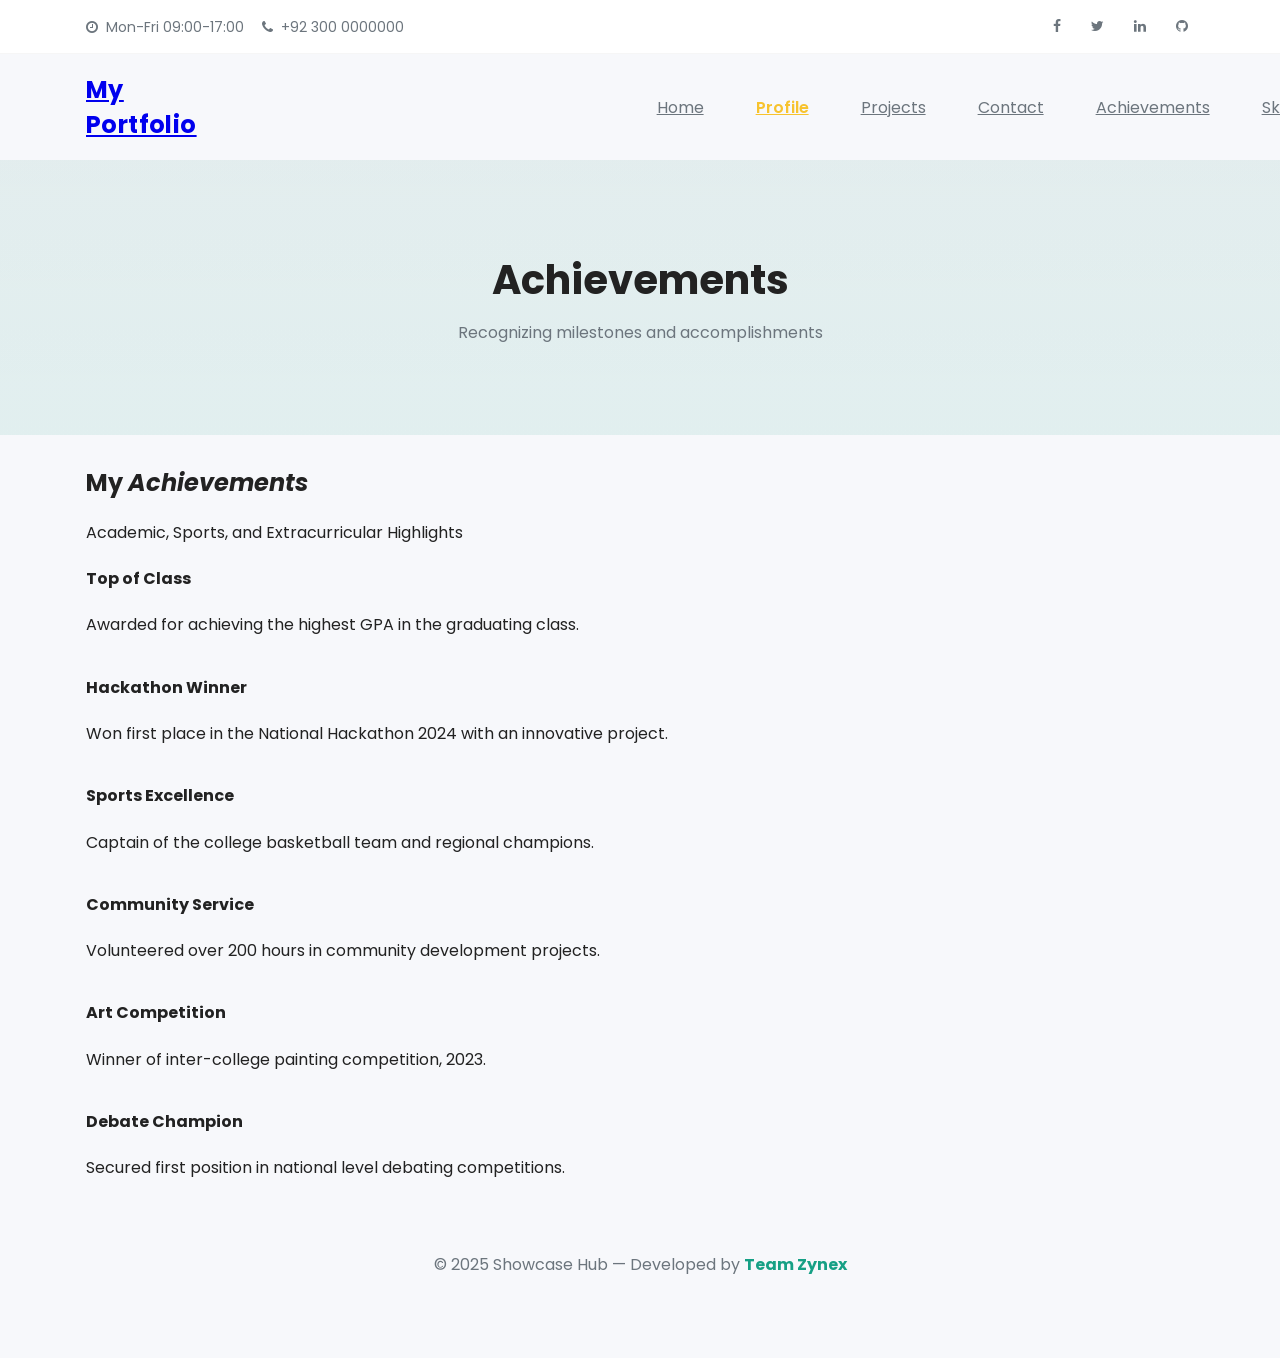
==== src/achievements.html @ 6f6cb468 "add ahcievments.html" ====
<!DOCTYPE html>
<html lang="en">

<head>
    <meta charset="utf-8">
    <meta name="viewport" content="width=device-width, initial-scale=1, shrink-to-fit=no">
    <meta name="description" content="Student Portfolio Achievements">
    <meta name="author" content="Your Name">
    <link href="https://fonts.googleapis.com/css?family=Poppins:100,200,300,400,500,600,700,800,900&display=swap" rel="stylesheet">
    <title>Student Portfolio - Achievements</title>

    <!-- Bootstrap core CSS -->
    <link href="vendor/bootstrap/css/bootstrap.min.css" rel="stylesheet">

    <!-- Custom CSS -->
    <link rel="stylesheet" href="/styles/style.css">
</head>

<body>
    <!-- Header -->
    <div class="sub-header">
      <div class="container">
        <div class=" heady row">
          <div class="col-md-8 col-xs-12">
            <ul class="left-info">
              <li><a href="#"><i class="fa fa-clock-o"></i> Mon-Fri 09:00-17:00</a></li>
              <li><a href="#"><i class="fa fa-phone"></i> +92 300 0000000</a></li>
            </ul>
          </div>
          <div class="col-md-4">
            <ul class="right-icons">
              <li><a href="#"><i class="fa fa-facebook"></i></a></li>
              <li><a href="#"><i class="fa fa-twitter"></i></a></li>
              <li><a href="#"><i class="fa fa-linkedin"></i></a></li>
              <li><a href="#"><i class="fa fa-github"></i></a></li>
            </ul>
          </div>
        </div>
      </div>
    </div>

    <header class="">
      <nav class="navbar navbar-expand-lg">
        <div class="container">
            <div class="head">

                <a class="navbar-brand" href="index.html"><h2>My Portfolio</h2></a>
                
                <div class="collapse navbar-collapse" id="navbarResponsive">
                    <ul class="navbar-nav ml-auto">
                        <li class="nav-item"><a class="nav-link" href="index.html">Home</a></li>
                        <li class="nav-item active"><a class="nav-link" href="profile.html">Profile</a></li>
                        <li class="nav-item"><a class="nav-link" href="projects.html">Projects</a></li>
                        <li class="nav-item"><a class="nav-link" href="contact.html">Contact</a></li>
                        <li class="nav-item"><a class="nav-link" href="achievements.html">Achievements</a></li>
                         <li class="nav-item"><a class="nav-link" href="skills.html">Skills</a></li>
                    </ul>
                </div>
            </div>
        </div>
      </nav>
    </header>

    <!-- Page Heading -->
    <div class="page-heading header-text">
        <div class="container">
            <div class="row">
                <div class="col-md-12">
                    <h1>Achievements</h1>
                    <span>Recognizing milestones and accomplishments</span>
                </div>
            </div>
        </div>
    </div>

    <!-- Achievements Section -->
    <div class="achievements">
        <div class="container">
            <div class="row">
                <div class="col-md-12 section-heading">
                    <h2>My <em>Achievements</em></h2>
                    <span>Academic, Sports, and Extracurricular Highlights</span>
                </div>
            </div>
            <div class="row achievement-items">
                <div class="col-md-4">
                    <div class="achievement-card">
                        <img src="assets/images/award1.jpg" alt="">
                        <div class="content">
                            <h4>Top of Class</h4>
                            <p>Awarded for achieving the highest GPA in the graduating class.</p>
                        </div>
                    </div>
                </div>
                <div class="col-md-4">
                    <div class="achievement-card">
                        <img src="assets/images/award2.jpg" alt="">
                        <div class="content">
                            <h4>Hackathon Winner</h4>
                            <p>Won first place in the National Hackathon 2024 with an innovative project.</p>
                        </div>
                    </div>
                </div>
                <div class="col-md-4">
                    <div class="achievement-card">
                        <img src="assets/images/award3.jpg" alt="">
                        <div class="content">
                            <h4>Sports Excellence</h4>
                            <p>Captain of the college basketball team and regional champions.</p>
                        </div>
                    </div>
                </div>
            </div>
            <div class="row achievement-items">
                <div class="col-md-4">
                    <div class="achievement-card">
                        <img src="assets/images/award4.jpg" alt="">
                        <div class="content">
                            <h4>Community Service</h4>
                            <p>Volunteered over 200 hours in community development projects.</p>
                        </div>
                    </div>
                </div>
                <div class="col-md-4">
                    <div class="achievement-card">
                        <img src="assets/images/award5.jpg" alt="">
                        <div class="content">
                            <h4>Art Competition</h4>
                            <p>Winner of inter-college painting competition, 2023.</p>
                        </div>
                    </div>
                </div>
                <div class="col-md-4">
                    <div class="achievement-card">
                        <img src="assets/images/award6.jpg" alt="">
                        <div class="content">
                            <h4>Debate Champion</h4>
                            <p>Secured first position in national level debating competitions.</p>
                        </div>
                    </div>
                </div>
            </div>
        </div>
    </div>

    <!-- Footer -->
     <footer>
      <div class="container text-center">
        <p>© 2025 Showcase Hub — Developed by <strong>Team Zynex</strong></p>
      </div>
    </footer>

    <!-- Bootstrap & Custom JS -->
    <script src="vendor/jquery/jquery.min.js"></script>
    <script src="vendor/bootstrap/js/bootstrap.bundle.min.js"></script>
</body>

</html>
---- styles/style.css ----
/* =========================================================
   profile.css
   Consolidated: custom page styles + owl carousel CSS + fontawesome import
   ========================================================= */

/* ---------------------------
   Font Awesome (via CDN import)
   --------------------------- */
/* Using CDN import so icons render while keeping a single CSS file */
@import url("https://cdnjs.cloudflare.com/ajax/libs/font-awesome/4.7.0/css/font-awesome.min.css");

/* ----------------------------------------------------
   Basic root and typography (Poppins from HTML head)
   ---------------------------------------------------- */
:root {
  --accent: #1abc9c;
  --accent-dark: #16a085;
  --muted: #6c757d;
  --bg: #f7f8fb;
  --card: #ffffff;
  --text: #222;
  --radius: 12px;
}

* {
  box-sizing: border-box;
}
html,
body {
  height: 100%;
}
body {
  font-family: "Poppins", sans-serif;
  color: var(--text);
  background: var(--bg);
  -webkit-font-smoothing: antialiased;
  -moz-osx-font-smoothing: grayscale;
  margin: 0;
}

/* ---------------------------
   Sub-header
   --------------------------- */

.heady {
  display: flex;
  justify-content: space-between;
  align-items: center;
  gap: 400px;
}

.sub-header {
  background: #fff;
  padding: 10px 0;
  border-bottom: 1px solid rgba(34, 34, 34, 0.04);
}
.left-info,
.right-icons {
  list-style: none;
  padding: 0;
  margin: 0;
  display: flex;
  gap: 18px;
  align-items: center;
}
.left-info li a,
.right-icons li a {
  color: var(--muted);
  font-size: 14px;
  text-decoration: none;
  display: inline-flex;
  align-items: center;
  gap: 8px;
}
.right-icons {
  justify-content: flex-end;
}
.right-icons li a {
  display: inline-block;
  padding: 6px;
  border-radius: 6px;
  transition: background 0.25s;
}
.right-icons li a:hover {
  background: rgba(26, 188, 156, 0.08);
  color: var(--accent-dark);
}

/* Navbar */
.navbar {
  padding: 18px 0;
}
.navbar-brand h2 {
  margin: 0;
  font-weight: 700;
  letter-spacing: 0.4px;
}
.navbar .nav-link {
  color: var(--muted);
  margin-left: 8px;
  transition: color 0.18s;
}
.navbar .nav-link:hover,
.navbar .nav-item.active .nav-link {
  color: var(--text);
  font-weight: 600;
}

/* ---------------------------
   Header / Page heading
   --------------------------- */

.head {
  display: flex;
  justify-content: space-between;
  align-items: center;
  gap: 400px;
}

header .navbar {
  display: flex;
  align-items: center;
  justify-content: space-between;
}

.navbar-nav {
  display: flex;
  flex-direction: row;
  gap: 20px;
}

header .navbar-nav .nav-item {
  display: inline-block;
}

.navbar-nav .nav-link {
  padding: 10px 12px;
  transition: 0.3s ease;
}

.navbar-nav .nav-link:hover,
.navbar-nav .nav-item.active .nav-link {
  color: #f7c32e;
}

.page-heading {
  background: linear-gradient(
      0deg,
      rgba(26, 188, 156, 0.08),
      rgba(26, 188, 156, 0.06)
    ),
    linear-gradient(180deg, rgba(0, 0, 0, 0.03), rgba(0, 0, 0, 0.02));
  padding: 90px 0;
  text-align: center;
  margin-bottom: 30px;
}
.page-heading h1 {
  font-size: 40px;
  margin: 0 0 10px;
  font-weight: 700;
}
.page-heading span {
  font-size: 16px;
  color: var(--muted);
}

/* ---------------------------
   Footer
   --------------------------- */
footer {
  padding: 40px 0;
  background: transparent;
}
.footer-item h4 {
  margin-bottom: 10px;
}
.footer-item p {
  color: var(--muted);
}
.footer-item .social-icons {
  list-style: none;
  padding: 0;
  display: flex;
  gap: 8px;
}
.social-icons li a {
  display: inline-flex;
  width: 36px;
  height: 36px;
  align-items: center;
  justify-content: center;
  border-radius: 8px;
  background: #fff;
  border: 1px solid rgba(34, 34, 34, 0.04);
}
.social-icons li a .fa {
  font-size: 16px;
  color: var(--muted);
}
.sub-footer {
  background: #fff;
  padding: 16px 0;
  border-top: 1px solid rgba(34, 34, 34, 0.04);
  text-align: center;
}

.foot {
  display: flex;
  justify-content: center;
  align-items: center;
}

/* ---------------------------
   Form styles inside footer
   --------------------------- */
.contact-form input,
.contact-form textarea {
  width: 100%;
  padding: 10px;
  border-radius: 8px;
  border: 1px solid rgba(34, 34, 34, 0.07);
  margin-bottom: 10px;
}
#form-submit {
  background: var(--accent);
  color: #fff;
  border: 0;
  padding: 10px 16px;
  border-radius: 8px;
}

/* ---------------------------
   Utility / responsive
   --------------------------- */
.container {
  max-width: 1140px;
  margin: 0 auto;
  padding: 0 16px;
}
.section-heading {
  text-align: left;
}

/* ---------------------------
   Small screen adjustments and media queries
   --------------------------- */
@media (max-width: 991px) {
  .page-heading {
    padding: 70px 0;
  }
  .team-item img {
    height: 160px;
  }
  .testimonial-item {
    flex-direction: column;
    align-items: flex-start;
  }
  .owl-nav {
    position: static;
    margin-bottom: 12px;
  }
}

@media (max-width: 767px) {
  .more-info .row {
    flex-direction: column-reverse;
  }
  .left-image img {
    max-width: 320px;
    margin: 0 auto 18px;
    display: block;
  }
  .right-content {
    text-align: center;
  }
  .section-heading {
    text-align: center;
  }
  .team .row {
    row-gap: 18px;
  }
  .counters-row .count-area-content {
    margin: 10px 6px;
  }
  .navbar .nav-link {
    font-size: 14px;
  }
}

/* ---------------------------
   Tiny screens
   --------------------------- */
@media (max-width: 480px) {
  .page-heading h1 {
    font-size: 28px;
  }
  .page-heading span {
    font-size: 13px;
  }
  .testimonial-item img {
    width: 48px;
    height: 48px;
  }
}

/* ---------------------------
   Transitions & micro-interactions
   --------------------------- */
a {
  transition: all 0.18s ease-in-out;
}
img {
  display: block;
  max-width: 100%;
}

/* Accessibility focus states */
a:focus,
button:focus,
input:focus,
textarea:focus {
  outline: 3px solid rgba(26, 188, 156, 0.14);
  outline-offset: 3px;
}

/* End of consolidated profile.css */

/* ✅ General Layout Replacement for Bootstrap */
.flex-between {
  display: flex;
  justify-content: space-between;
  align-items: center;
}

.grid-2 {
  display: grid;
  grid-template-columns: 1fr 1fr;
  gap: 30px;
}

.grid-3 {
  display: grid;
  grid-template-columns: repeat(3, 1fr);
  gap: 30px;
}

/* ✅ Skill cards */
.skill-card {
  background: var(--card);
  border-radius: var(--radius);
  padding: 18px;
  text-align: center;
  box-shadow: 0 4px 14px rgba(0, 0, 0, 0.06);
}

.skill-card img {
  border-radius: var(--radius);
  width: 100%;
}

/* ✅ Footer simplified */
footer {
  text-align: center;
  padding: 40px 0;
  color: var(--muted);
}
footer strong {
  color: var(--accent-dark);
}

/* ✅ Fully responsive for mobile */
@media (max-width: 768px) {
  .grid-2,
  .grid-3 {
    grid-template-columns: 1fr;
  }

  .navbar-nav {
    gap: 10px;
    font-size: 14px;
  }

  .left-image img {
    max-width: 100%;
  }
}
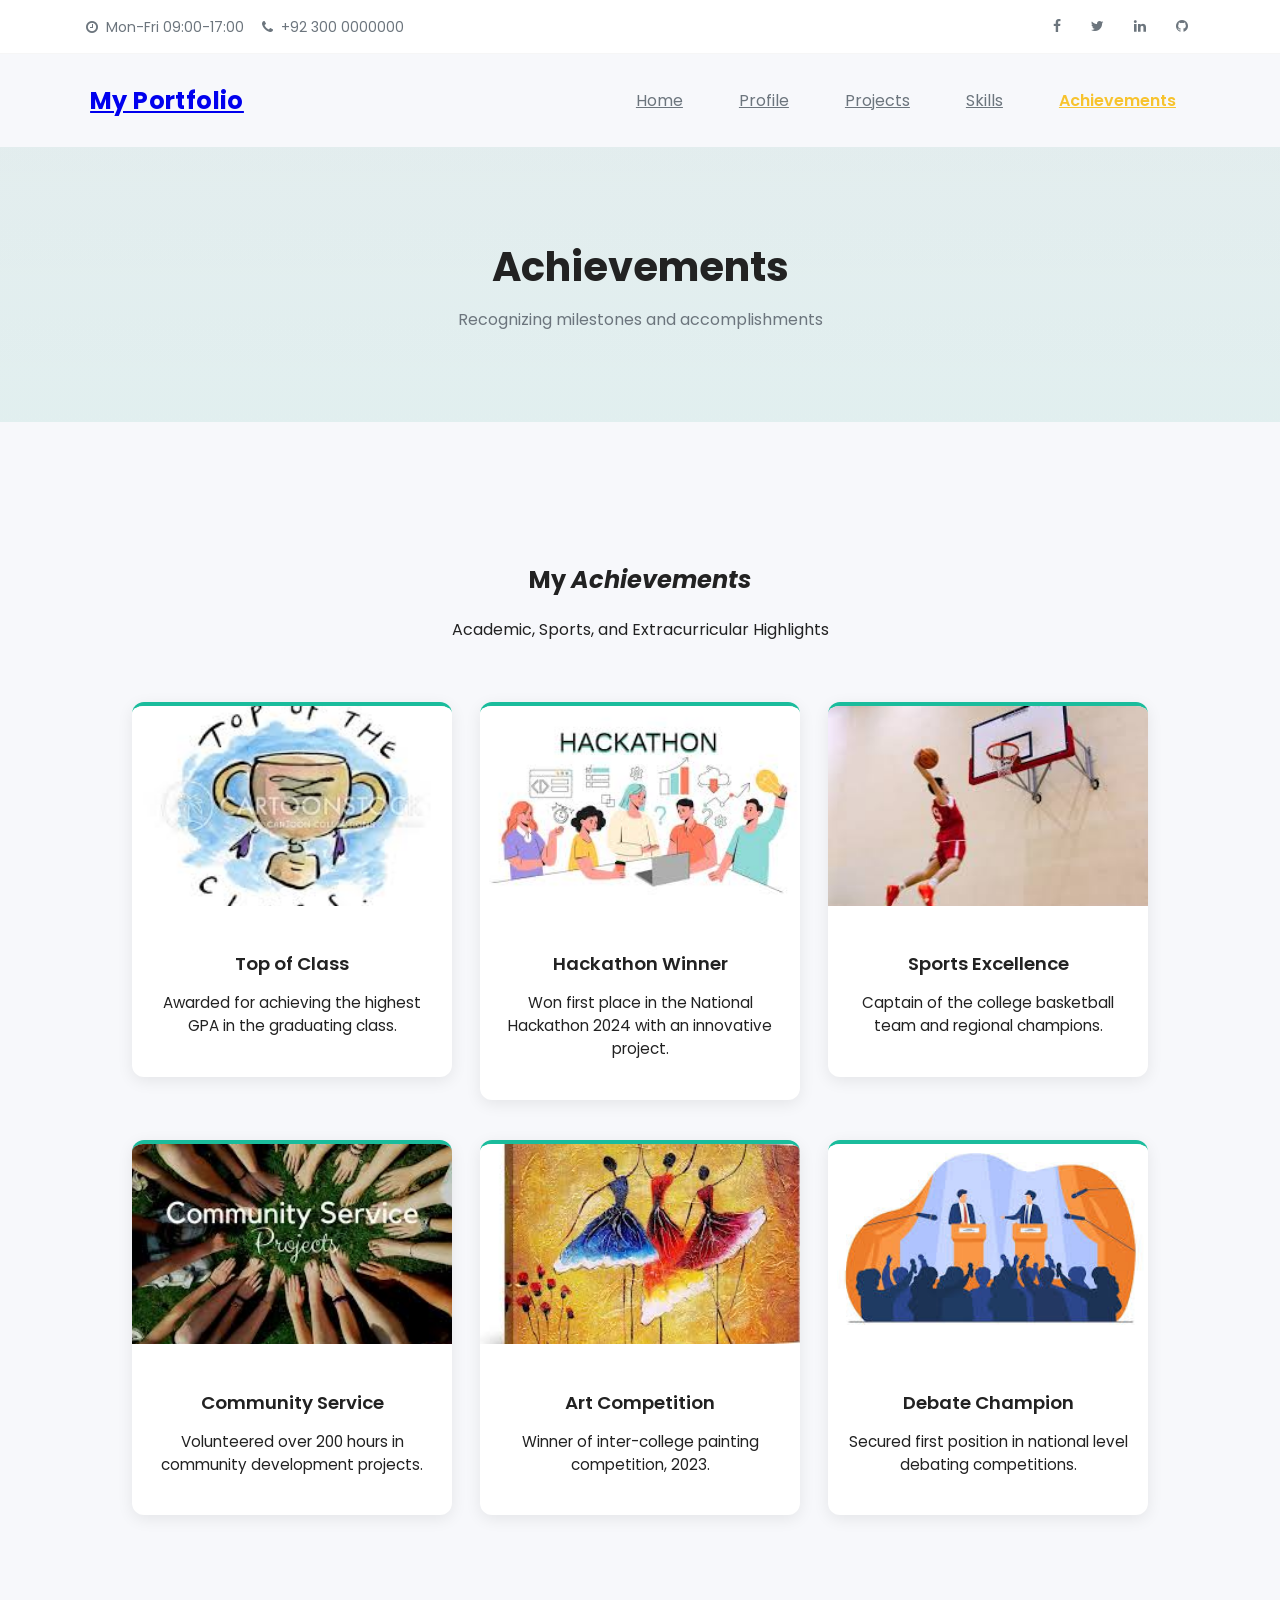
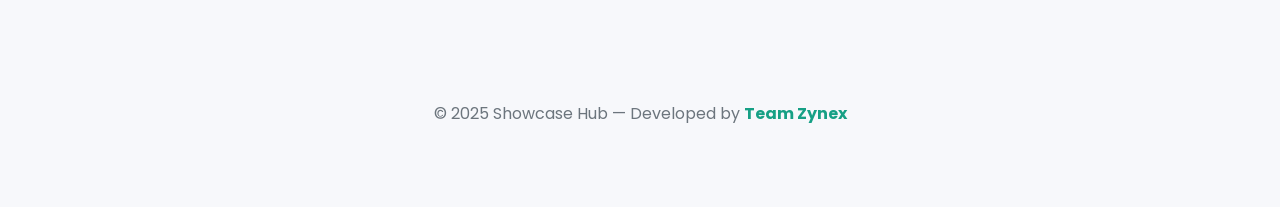
==== commit 9e3f678e: "add images and update html and css files Fixed bugs and added images where placeholder for images we" ====
--- a/src/achievements.html
+++ b/src/achievements.html
@@ -1,38 +1,57 @@
 <!DOCTYPE html>
 <html lang="en">
-
-<head>
-    <meta charset="utf-8">
-    <meta name="viewport" content="width=device-width, initial-scale=1, shrink-to-fit=no">
-    <meta name="description" content="Student Portfolio Achievements">
-    <meta name="author" content="Your Name">
-    <link href="https://fonts.googleapis.com/css?family=Poppins:100,200,300,400,500,600,700,800,900&display=swap" rel="stylesheet">
+  <head>
+    <meta charset="utf-8" />
+    <meta
+      name="viewport"
+      content="width=device-width, initial-scale=1, shrink-to-fit=no"
+    />
+    <meta name="description" content="Student Portfolio Achievements" />
+    <meta name="author" content="Your Name" />
+    <link
+      href="https://fonts.googleapis.com/css?family=Poppins:100,200,300,400,500,600,700,800,900&display=swap"
+      rel="stylesheet"
+    />
     <title>Student Portfolio - Achievements</title>
 
     <!-- Bootstrap core CSS -->
-    <link href="vendor/bootstrap/css/bootstrap.min.css" rel="stylesheet">
+    <link href="vendor/bootstrap/css/bootstrap.min.css" rel="stylesheet" />
 
     <!-- Custom CSS -->
-    <link rel="stylesheet" href="/styles/style.css">
-</head>
+    <link rel="stylesheet" href="/styles/style.css" />
+  </head>
 
-<body>
+  <body>
     <!-- Header -->
     <div class="sub-header">
       <div class="container">
-        <div class=" heady row">
+        <div class="heady row">
           <div class="col-md-8 col-xs-12">
             <ul class="left-info">
-              <li><a href="#"><i class="fa fa-clock-o"></i> Mon-Fri 09:00-17:00</a></li>
-              <li><a href="#"><i class="fa fa-phone"></i> +92 300 0000000</a></li>
+              <li>
+                <a href="#"
+                  ><i class="fa fa-clock-o"></i> Mon-Fri 09:00-17:00</a
+                >
+              </li>
+              <li>
+                <a href="#"><i class="fa fa-phone"></i> +92 300 0000000</a>
+              </li>
             </ul>
           </div>
           <div class="col-md-4">
             <ul class="right-icons">
-              <li><a href="#"><i class="fa fa-facebook"></i></a></li>
-              <li><a href="#"><i class="fa fa-twitter"></i></a></li>
-              <li><a href="#"><i class="fa fa-linkedin"></i></a></li>
-              <li><a href="#"><i class="fa fa-github"></i></a></li>
+              <li>
+                <a href="#"><i class="fa fa-facebook"></i></a>
+              </li>
+              <li>
+                <a href="#"><i class="fa fa-twitter"></i></a>
+              </li>
+              <li>
+                <a href="#"><i class="fa fa-linkedin"></i></a>
+              </li>
+              <li>
+                <a href="#"><i class="fa fa-github"></i></a>
+              </li>
             </ul>
           </div>
         </div>
@@ -42,117 +61,137 @@
     <header class="">
       <nav class="navbar navbar-expand-lg">
         <div class="container">
-            <div class="head">
+          <div class="head">
+            <a class="navbar-brand" href="index.html"><h2>My Portfolio</h2></a>
 
-                <a class="navbar-brand" href="index.html"><h2>My Portfolio</h2></a>
-                
-                <div class="collapse navbar-collapse" id="navbarResponsive">
-                    <ul class="navbar-nav ml-auto">
-                        <li class="nav-item"><a class="nav-link" href="index.html">Home</a></li>
-                        <li class="nav-item active"><a class="nav-link" href="profile.html">Profile</a></li>
-                        <li class="nav-item"><a class="nav-link" href="projects.html">Projects</a></li>
-                        <li class="nav-item"><a class="nav-link" href="contact.html">Contact</a></li>
-                        <li class="nav-item"><a class="nav-link" href="achievements.html">Achievements</a></li>
-                         <li class="nav-item"><a class="nav-link" href="skills.html">Skills</a></li>
-                    </ul>
-                </div>
+            <div class="collapse navbar-collapse" id="navbarResponsive">
+              <ul class="navbar-nav ml-auto">
+                <li class="nav-item">
+                  <a class="nav-link" href="index.html">Home</a>
+                </li>
+                <li class="nav-item">
+                  <a class="nav-link" href="profile.html">Profile</a>
+                </li>
+                <li class="nav-item">
+                  <a class="nav-link" href="projects.html">Projects</a>
+                </li>
+                <li class="nav-item">
+                  <a class="nav-link" href="skills.html">Skills</a>
+                </li>
+                <li class="nav-item active">
+                  <a class="nav-link" href="achievements.html">Achievements</a>
+                </li>
+              </ul>
             </div>
+          </div>
         </div>
       </nav>
     </header>
 
     <!-- Page Heading -->
     <div class="page-heading header-text">
-        <div class="container">
-            <div class="row">
-                <div class="col-md-12">
-                    <h1>Achievements</h1>
-                    <span>Recognizing milestones and accomplishments</span>
-                </div>
-            </div>
+      <div class="container">
+        <div class="row">
+          <div class="col-md-12">
+            <h1>Achievements</h1>
+            <span>Recognizing milestones and accomplishments</span>
+          </div>
         </div>
+      </div>
     </div>
 
     <!-- Achievements Section -->
     <div class="achievements">
-        <div class="container">
-            <div class="row">
-                <div class="col-md-12 section-heading">
-                    <h2>My <em>Achievements</em></h2>
-                    <span>Academic, Sports, and Extracurricular Highlights</span>
-                </div>
+      <div class="container">
+        <div class="row">
+          <div class="col-md-12 section-heading">
+            <h2>My <em>Achievements</em></h2>
+            <span>Academic, Sports, and Extracurricular Highlights</span>
+          </div>
+        </div>
+        <div class="row achievement-items">
+          <div class="col-md-4">
+            <div class="achievement-card">
+              <img src="/assets/top of class.jpg" alt="" />
+              <div class="content">
+                <h4>Top of Class</h4>
+                <p>
+                  Awarded for achieving the highest GPA in the graduating class.
+                </p>
+              </div>
             </div>
-            <div class="row achievement-items">
-                <div class="col-md-4">
-                    <div class="achievement-card">
-                        <img src="assets/images/award1.jpg" alt="">
-                        <div class="content">
-                            <h4>Top of Class</h4>
-                            <p>Awarded for achieving the highest GPA in the graduating class.</p>
-                        </div>
-                    </div>
-                </div>
-                <div class="col-md-4">
-                    <div class="achievement-card">
-                        <img src="assets/images/award2.jpg" alt="">
-                        <div class="content">
-                            <h4>Hackathon Winner</h4>
-                            <p>Won first place in the National Hackathon 2024 with an innovative project.</p>
-                        </div>
-                    </div>
-                </div>
-                <div class="col-md-4">
-                    <div class="achievement-card">
-                        <img src="assets/images/award3.jpg" alt="">
-                        <div class="content">
-                            <h4>Sports Excellence</h4>
-                            <p>Captain of the college basketball team and regional champions.</p>
-                        </div>
-                    </div>
-                </div>
+          </div>
+          <div class="col-md-4">
+            <div class="achievement-card">
+              <img src="/assets/Hakhathon.jpg" alt="" />
+              <div class="content">
+                <h4>Hackathon Winner</h4>
+                <p>
+                  Won first place in the National Hackathon 2024 with an
+                  innovative project.
+                </p>
+              </div>
             </div>
-            <div class="row achievement-items">
-                <div class="col-md-4">
-                    <div class="achievement-card">
-                        <img src="assets/images/award4.jpg" alt="">
-                        <div class="content">
-                            <h4>Community Service</h4>
-                            <p>Volunteered over 200 hours in community development projects.</p>
-                        </div>
-                    </div>
-                </div>
-                <div class="col-md-4">
-                    <div class="achievement-card">
-                        <img src="assets/images/award5.jpg" alt="">
-                        <div class="content">
-                            <h4>Art Competition</h4>
-                            <p>Winner of inter-college painting competition, 2023.</p>
-                        </div>
-                    </div>
-                </div>
-                <div class="col-md-4">
-                    <div class="achievement-card">
-                        <img src="assets/images/award6.jpg" alt="">
-                        <div class="content">
-                            <h4>Debate Champion</h4>
-                            <p>Secured first position in national level debating competitions.</p>
-                        </div>
-                    </div>
-                </div>
+          </div>
+          <div class="col-md-4">
+            <div class="achievement-card">
+              <img src="/assets/sport.jpg" alt="" />
+              <div class="content">
+                <h4>Sports Excellence</h4>
+                <p>
+                  Captain of the college basketball team and regional champions.
+                </p>
+              </div>
             </div>
+          </div>
         </div>
+        <div class="row achievement-items">
+          <div class="col-md-4">
+            <div class="achievement-card">
+              <img src="/assets/service.jpg" alt="" />
+              <div class="content">
+                <h4>Community Service</h4>
+                <p>
+                  Volunteered over 200 hours in community development projects.
+                </p>
+              </div>
+            </div>
+          </div>
+          <div class="col-md-4">
+            <div class="achievement-card">
+              <img src="/assets/art.jpg" alt="" />
+              <div class="content">
+                <h4>Art Competition</h4>
+                <p>Winner of inter-college painting competition, 2023.</p>
+              </div>
+            </div>
+          </div>
+          <div class="col-md-4">
+            <div class="achievement-card">
+              <img src="/assets/debate.jpg" alt="" />
+              <div class="content">
+                <h4>Debate Champion</h4>
+                <p>
+                  Secured first position in national level debating
+                  competitions.
+                </p>
+              </div>
+            </div>
+          </div>
+        </div>
+      </div>
     </div>
 
     <!-- Footer -->
-     <footer>
+    <footer>
       <div class="container text-center">
         <p>© 2025 Showcase Hub — Developed by <strong>Team Zynex</strong></p>
       </div>
-    </footer>
+          
+    </footer>
 
     <!-- Bootstrap & Custom JS -->
     <script src="vendor/jquery/jquery.min.js"></script>
     <script src="vendor/bootstrap/js/bootstrap.bundle.min.js"></script>
-</body>
-
+  </body>
 </html>
--- a/styles/style.css
+++ b/styles/style.css
@@ -25,10 +25,12 @@
 * {
   box-sizing: border-box;
 }
+
 html,
 body {
   height: 100%;
 }
+
 body {
   font-family: "Poppins", sans-serif;
   color: var(--text);
@@ -41,7 +43,6 @@
 /* ---------------------------
    Sub-header
    --------------------------- */
-
 .heady {
   display: flex;
   justify-content: space-between;
@@ -54,6 +55,7 @@
   padding: 10px 0;
   border-bottom: 1px solid rgba(34, 34, 34, 0.04);
 }
+
 .left-info,
 .right-icons {
   list-style: none;
@@ -63,6 +65,7 @@
   gap: 18px;
   align-items: center;
 }
+
 .left-info li a,
 .right-icons li a {
   color: var(--muted);
@@ -72,15 +75,18 @@
   align-items: center;
   gap: 8px;
 }
+
 .right-icons {
   justify-content: flex-end;
 }
+
 .right-icons li a {
   display: inline-block;
   padding: 6px;
   border-radius: 6px;
   transition: background 0.25s;
 }
+
 .right-icons li a:hover {
   background: rgba(26, 188, 156, 0.08);
   color: var(--accent-dark);
@@ -90,16 +96,19 @@
 .navbar {
   padding: 18px 0;
 }
+
 .navbar-brand h2 {
   margin: 0;
   font-weight: 700;
   letter-spacing: 0.4px;
 }
+
 .navbar .nav-link {
   color: var(--muted);
   margin-left: 8px;
   transition: color 0.18s;
 }
+
 .navbar .nav-link:hover,
 .navbar .nav-item.active .nav-link {
   color: var(--text);
@@ -114,7 +123,7 @@
   display: flex;
   justify-content: space-between;
   align-items: center;
-  gap: 400px;
+  gap: 330px;
 }
 
 header .navbar {
@@ -134,7 +143,7 @@
 }
 
 .navbar-nav .nav-link {
-  padding: 10px 12px;
+  padding: 10px 14px;
   transition: 0.3s ease;
 }
 
@@ -154,11 +163,13 @@
   text-align: center;
   margin-bottom: 30px;
 }
+
 .page-heading h1 {
   font-size: 40px;
   margin: 0 0 10px;
   font-weight: 700;
 }
+
 .page-heading span {
   font-size: 16px;
   color: var(--muted);
@@ -171,18 +182,22 @@
   padding: 40px 0;
   background: transparent;
 }
+
 .footer-item h4 {
   margin-bottom: 10px;
 }
+
 .footer-item p {
   color: var(--muted);
 }
+
 .footer-item .social-icons {
   list-style: none;
   padding: 0;
   display: flex;
   gap: 8px;
 }
+
 .social-icons li a {
   display: inline-flex;
   width: 36px;
@@ -193,10 +208,12 @@
   background: #fff;
   border: 1px solid rgba(34, 34, 34, 0.04);
 }
+
 .social-icons li a .fa {
   font-size: 16px;
   color: var(--muted);
 }
+
 .sub-footer {
   background: #fff;
   padding: 16px 0;
@@ -210,23 +227,490 @@
   align-items: center;
 }
 
-/* ---------------------------
-   Form styles inside footer
-   --------------------------- */
-.contact-form input,
-.contact-form textarea {
-  width: 100%;
-  padding: 10px;
-  border-radius: 8px;
-  border: 1px solid rgba(34, 34, 34, 0.07);
-  margin-bottom: 10px;
-}
-#form-submit {
+/* =============================
+   PROFILE SHOWCASE CUSTOM AREA
+   (No conflict with existing CSS)
+   ============================= */
+
+.profile-showcase {
+  padding: 70px 0;
+}
+
+.profile-showcase-grid {
+  display: grid;
+  grid-template-columns: 1fr 1.2fr;
+  gap: 50px;
+  align-items: center;
+}
+
+.profile-showcase-image img {
+  width: 230px;
+  height: 230px;
+  border-radius: 50%;
+  object-fit: cover;
+  border: 5px solid var(--accent);
+  box-shadow: 0 6px 20px rgba(0, 0, 0, 0.1);
+  margin: 0 auto;
+  display: block;
+}
+
+.profile-showcase-content {
+  color: var(--text);
+}
+
+.profile-tag {
+  font-size: 14px;
+  text-transform: uppercase;
+  color: var(--muted);
+  letter-spacing: 1px;
+}
+
+.profile-name {
+  font-weight: 700;
+  margin: 8px 0 14px;
+}
+
+.profile-bio {
+  line-height: 1.7;
+  font-size: 15px;
+  color: var(--muted);
+  max-width: 95%;
+  margin-bottom: 18px;
+}
+
+.profile-details {
+  list-style: none;
+  padding: 0;
+  margin-bottom: 22px;
+}
+
+.profile-details li {
+  margin-bottom: 6px;
+  font-size: 15px;
+}
+
+.profile-details a {
+  color: var(--accent-dark);
+  text-decoration: none;
+}
+
+.profile-buttons {
+  display: flex;
+  gap: 14px;
+  margin-top: 10px;
+}
+
+/* Buttons (custom local, avoid conflict) */
+.btn-solid,
+.btn-outline {
+  padding: 10px 20px;
+  border-radius: var(--radius);
+  font-size: 15px;
+  display: inline-block;
+  transition: 0.25s;
+}
+
+.btn-solid {
   background: var(--accent);
   color: #fff;
-  border: 0;
-  padding: 10px 16px;
+}
+
+.btn-outline {
+  border: 2px solid var(--accent);
+  color: var(--accent-dark);
+}
+
+.btn-solid:hover {
+  background: var(--accent-dark);
+}
+
+.btn-outline:hover {
+  background: var(--accent);
+  color: #fff;
+}
+
+/* Responsive */
+@media (max-width: 768px) {
+  .profile-showcase-grid {
+    grid-template-columns: 1fr;
+    text-align: center;
+  }
+
+  .profile-buttons {
+    justify-content: center;
+  }
+}
+/* =========================================================
+   PROFILE PAGE STYLING (theme-matched, conflict-free)
+   ========================================================= */
+
+/* ------------------------------
+   PROFILE / ABOUT SECTION
+------------------------------ */
+.more-info {
+  background: var(--bg);
+  padding: 80px 0;
+}
+
+.more-info .left-image img {
+  width: 240px;
+  height: 240px;
+  border-radius: 50%;
+  object-fit: cover;
+  border: 5px solid var(--accent);
+  box-shadow: 0 6px 18px rgba(0, 0, 0, 0.08);
+}
+
+.more-info .right-content {
+  padding: 10px 20px;
+}
+
+.more-info .right-content span {
+  display: inline-block;
+  color: var(--accent);
+  font-weight: 600;
+  text-transform: uppercase;
+  margin-bottom: 10px;
+  font-size: 0.9rem;
+  letter-spacing: 1px;
+}
+
+.more-info .right-content h2 {
+  font-size: 1.9rem;
+  font-weight: 700;
+  margin-bottom: 15px;
+  color: var(--text);
+}
+
+.more-info .right-content em {
+  color: var(--accent-dark);
+  font-style: normal;
+}
+
+.more-info .right-content p.lead {
+  color: var(--muted);
+  line-height: 1.7;
+  margin-bottom: 22px;
+}
+
+/* Profile meta list */
+.profile-meta {
+  list-style: none;
+  padding: 0;
+  margin-bottom: 25px;
+}
+
+.profile-meta li {
+  margin-bottom: 8px;
+  color: var(--text);
+  font-size: 15px;
+}
+
+.profile-meta a {
+  color: var(--accent-dark);
+  text-decoration: none;
+}
+
+.profile-meta a:hover {
+  text-decoration: underline;
+}
+
+/* Buttons */
+.filled-button,
+.outline-button {
+  display: inline-block;
+  margin-right: 12px;
+  padding: 10px 22px;
+  border-radius: var(--radius);
+  text-decoration: none;
+  font-weight: 600;
+  transition: all 0.25s ease;
+}
+
+.filled-button {
+  background: var(--accent);
+  color: #fff;
+  border: 2px solid transparent;
+}
+
+.filled-button:hover {
+  background: var(--accent-dark);
+}
+
+.outline-button {
+  color: var(--accent-dark);
+  border: 2px solid var(--accent);
+  background: transparent;
+}
+
+.outline-button:hover {
+  background: var(--accent);
+  color: #fff;
+}
+
+/* ------------------------------
+   SKILLS SECTION
+------------------------------ */
+.skills-section {
+  background: var(--bg);
+  padding: 80px 0;
+}
+
+.skills-section .section-heading {
+  text-align: center;
+  margin-bottom: 50px;
+}
+
+.skills-section .section-heading h2 {
+  font-size: 2rem;
+  color: var(--text);
+  font-weight: 700;
+}
+
+.skills-section .section-heading span {
+  color: var(--muted);
+  font-size: 0.95rem;
+}
+
+.skill-card {
+  background: var(--card);
+  border-radius: var(--radius);
+  text-align: center;
+  padding: 25px 18px;
+  transition: 0.3s ease;
+  box-shadow: 0 4px 14px rgba(0, 0, 0, 0.06);
+}
+
+.skill-card:hover {
+  transform: translateY(-6px);
+  box-shadow: 0 6px 18px rgba(0, 0, 0, 0.1);
+}
+
+.skill-card h4 {
+  color: var(--text);
+  font-weight: 600;
+  margin-bottom: 8px;
+}
+
+.skill-card span {
+  display: block;
+  color: var(--accent-dark);
+  font-weight: 600;
+  margin-bottom: 8px;
+}
+
+.skill-card p {
+  color: var(--muted);
+  font-size: 0.95rem;
+  line-height: 1.6;
+}
+
+/* ------------------------------
+   FUN FACTS / COUNTERS
+------------------------------ */
+.fun-facts {
+  background: linear-gradient(135deg, var(--accent), var(--accent-dark));
+  color: #fff;
+  padding: 80px 0;
+}
+
+.fun-facts .left-content h2 {
+  color: #fff;
+}
+
+.fun-facts .left-content span {
+  color: rgba(255, 255, 255, 0.8);
+  display: inline-block;
+  margin-bottom: 6px;
+}
+
+.fun-facts .left-content p {
+  color: rgba(255, 255, 255, 0.9);
+  margin-bottom: 18px;
+}
+
+.fun-facts .count-area-content {
+  background: rgba(255, 255, 255, 0.15);
+  border-radius: var(--radius);
+  padding: 25px;
+  text-align: center;
+  transition: 0.25s ease;
+}
+
+.fun-facts .count-area-content:hover {
+  background: rgba(255, 255, 255, 0.25);
+}
+
+.count-digit {
+  font-size: 2rem;
+  font-weight: 700;
+}
+
+.count-title {
+  font-size: 0.95rem;
+  margin-top: 4px;
+}
+
+/* ------------------------------
+   TESTIMONIALS / PROJECTS
+------------------------------ */
+.testimonials {
+  background: var(--bg);
+  padding: 80px 0;
+}
+
+.testimonials .section-heading {
+  text-align: center;
+  margin-bottom: 40px;
+}
+
+.testimonial-item {
+  background: var(--card);
+  border-radius: var(--radius);
+  padding: 30px;
+  box-shadow: 0 4px 14px rgba(0, 0, 0, 0.06);
+  text-align: center;
+  transition: 0.3s ease;
+}
+
+.testimonial-item:hover {
+  transform: translateY(-6px);
+  box-shadow: 0 6px 18px rgba(0, 0, 0, 0.1);
+}
+
+.testimonial-item h4 {
+  color: var(--text);
+  font-weight: 700;
+  margin-bottom: 8px;
+}
+
+.testimonial-item span {
+  color: var(--accent-dark);
+  font-weight: 600;
+  display: block;
+  margin-bottom: 10px;
+}
+
+.testimonial-item p {
+  color: var(--muted);
+  font-size: 0.95rem;
+  line-height: 1.6;
+}
+
+/* ------------------------------
+   RESPONSIVE
+------------------------------ */
+@media (max-width: 768px) {
+  .more-info .row.align-items-center {
+    flex-direction: column;
+  }
+
+  .more-info .left-image {
+    margin-bottom: 30px;
+  }
+
+  .right-content {
+    text-align: center;
+  }
+
+  .count-area-content {
+    margin: 10px 0;
+  }
+
+  .skills-section .section-heading {
+    text-align: center;
+  }
+}
+
+/* -------------------------------------
+   Enhanced Skills Section (theme-matched)
+-------------------------------------- */
+
+.skills-grid {
+  display: grid;
+  grid-template-columns: repeat(auto-fit, minmax(240px, 1fr));
+  gap: 28px;
+  margin-top: 50px;
+}
+
+.skill-card {
+  background: var(--card);
+  border-radius: var(--radius);
+  padding: 24px 20px;
+  text-align: left;
+  box-shadow: 0 4px 14px rgba(0, 0, 0, 0.06);
+  transition: all 0.3s ease;
+  border-left: 5px solid var(--accent);
+}
+
+.skill-card:hover {
+  transform: translateY(-6px);
+  box-shadow: 0 6px 18px rgba(0, 0, 0, 0.1);
+}
+
+.skill-card h4 {
+  color: var(--text);
+  font-weight: 600;
+  margin-bottom: 12px;
+}
+
+/* Progress bar styled like modern analytics bars */
+.progress {
+  background: rgba(26, 188, 156, 0.1);
   border-radius: 8px;
+  overflow: hidden;
+  height: 20px;
+}
+
+.progress-bar {
+  background: linear-gradient(90deg, var(--accent), var(--accent-dark));
+  height: 100%;
+  border-radius: 8px;
+  text-align: right;
+  font-size: 0.8rem;
+  padding-right: 8px;
+  color: #fff;
+  transition: width 1s ease-in-out;
+}
+
+/* Soft Skills */
+.soft-skills-list {
+  list-style: none;
+  margin-top: 40px;
+  padding: 0;
+  display: flex;
+  flex-wrap: wrap;
+  justify-content: center;
+  gap: 16px;
+}
+
+.soft-skills-list li {
+  background: var(--card);
+  border: 1px solid rgba(0, 0, 0, 0.06);
+  padding: 10px 18px;
+  border-radius: 30px;
+  font-size: 0.95rem;
+  color: var(--text);
+  display: flex;
+  align-items: center;
+  gap: 10px;
+  transition: all 0.3s ease;
+  box-shadow: 0 2px 6px rgba(0, 0, 0, 0.04);
+}
+
+.soft-skills-list li:hover {
+  background: var(--accent);
+  color: #fff;
+  transform: translateY(-3px);
+}
+
+.soft-skills-list i {
+  color: var(--accent-dark);
+  transition: color 0.3s ease;
+}
+
+.soft-skills-list li:hover i {
+  color: #fff;
 }
 
 /* ---------------------------
@@ -237,8 +721,23 @@
   margin: 0 auto;
   padding: 0 16px;
 }
+
 .section-heading {
   text-align: left;
+}
+
+.left-image {
+  display: flex;
+  flex-direction: column;
+  align-items: center;
+}
+
+.left-image img {
+  width: 200px;
+  height: 200px;
+  border-radius: 50%;
+  object-fit: cover;
+  border: 4px solid var(--accent);
 }
 
 /* ---------------------------
@@ -248,13 +747,16 @@
   .page-heading {
     padding: 70px 0;
   }
+
   .team-item img {
     height: 160px;
   }
+
   .testimonial-item {
     flex-direction: column;
     align-items: flex-start;
   }
+
   .owl-nav {
     position: static;
     margin-bottom: 12px;
@@ -265,25 +767,184 @@
   .more-info .row {
     flex-direction: column-reverse;
   }
+
   .left-image img {
     max-width: 320px;
     margin: 0 auto 18px;
     display: block;
   }
+
   .right-content {
     text-align: center;
   }
+
   .section-heading {
     text-align: center;
   }
+
   .team .row {
     row-gap: 18px;
   }
+
   .counters-row .count-area-content {
     margin: 10px 6px;
   }
+
   .navbar .nav-link {
     font-size: 14px;
+  }
+}
+
+/* =========================================================
+   FEATURED PROJECTS SECTION (themed & animated)
+   ========================================================= */
+.featured-projects {
+  background: var(--bg);
+  padding: 80px 0;
+}
+
+.featured-projects .section-heading {
+  text-align: center;
+  margin-bottom: 50px;
+}
+
+.project-card {
+  background: var(--card);
+  border-radius: var(--radius);
+  overflow: hidden;
+  box-shadow: 0 4px 14px rgba(0, 0, 0, 0.06);
+  transition: all 0.3s ease;
+}
+
+.project-card:hover {
+  transform: translateY(-8px);
+  box-shadow: 0 8px 20px rgba(0, 0, 0, 0.1);
+}
+
+.project-image img {
+  width: 100%;
+  height: 200px;
+  object-fit: cover;
+  transition: transform 0.4s ease;
+}
+
+.project-card:hover .project-image img {
+  transform: scale(1.05);
+}
+
+.project-content {
+  padding: 20px;
+  text-align: center;
+}
+
+.project-content h4 {
+  font-weight: 700;
+  color: var(--text);
+  margin-bottom: 8px;
+}
+
+.project-content span {
+  display: block;
+  color: var(--accent-dark);
+  font-weight: 600;
+  margin-bottom: 8px;
+}
+
+.project-content p {
+  color: var(--muted);
+  font-size: 0.95rem;
+  line-height: 1.6;
+}
+
+/* Responsive */
+@media (max-width: 768px) {
+  .featured-projects {
+    padding: 60px 0;
+  }
+  .project-content {
+    padding: 18px;
+  }
+  .project-image img {
+    height: 180px;
+  }
+}
+
+/* -------------------------------------
+   Achievements Section (theme matched)
+-------------------------------------- */
+.achievements {
+  background: var(--bg);
+  padding: 90px 0;
+}
+
+.achievements .section-heading {
+  text-align: center;
+  margin-bottom: 60px;
+}
+
+.achievement-items {
+  display: flex;
+  flex-wrap: wrap;
+  justify-content: center;
+  gap: 28px;
+  margin-bottom: 40px;
+}
+
+/* Achievement Card */
+.achievement-card {
+  background: var(--card);
+  border-radius: var(--radius);
+  box-shadow: 0 4px 16px rgba(0, 0, 0, 0.08);
+  overflow: hidden;
+  transition: all 0.35s ease;
+  width: 320px;
+  text-align: center;
+  border-top: 4px solid var(--accent);
+}
+
+.achievement-card:hover {
+  transform: translateY(-8px);
+  box-shadow: 0 8px 22px rgba(0, 0, 0, 0.12);
+}
+
+.achievement-card img {
+  width: 100%;
+  height: 200px;
+  object-fit: cover;
+  transition: transform 0.4s ease;
+}
+
+.achievement-card:hover img {
+  transform: scale(1.05);
+}
+
+.achievement-card .content {
+  padding: 20px 18px 24px;
+}
+
+.achievement-card h4 {
+  color: var(--text);
+  font-size: 1.15rem;
+  font-weight: 600;
+  margin-bottom: 8px;
+}
+
+.achievement-card p {
+  color: var(--text-light);
+  font-size: 0.95rem;
+  line-height: 1.5;
+}
+
+/* Responsive */
+@media (max-width: 992px) {
+  .achievement-card {
+    width: 45%;
+  }
+}
+
+@media (max-width: 600px) {
+  .achievement-card {
+    width: 100%;
   }
 }
 
@@ -294,9 +955,11 @@
   .page-heading h1 {
     font-size: 28px;
   }
+
   .page-heading span {
     font-size: 13px;
   }
+
   .testimonial-item img {
     width: 48px;
     height: 48px;
@@ -309,6 +972,7 @@
 a {
   transition: all 0.18s ease-in-out;
 }
+
 img {
   display: block;
   max-width: 100%;
@@ -364,6 +1028,7 @@
   padding: 40px 0;
   color: var(--muted);
 }
+
 footer strong {
   color: var(--accent-dark);
 }
